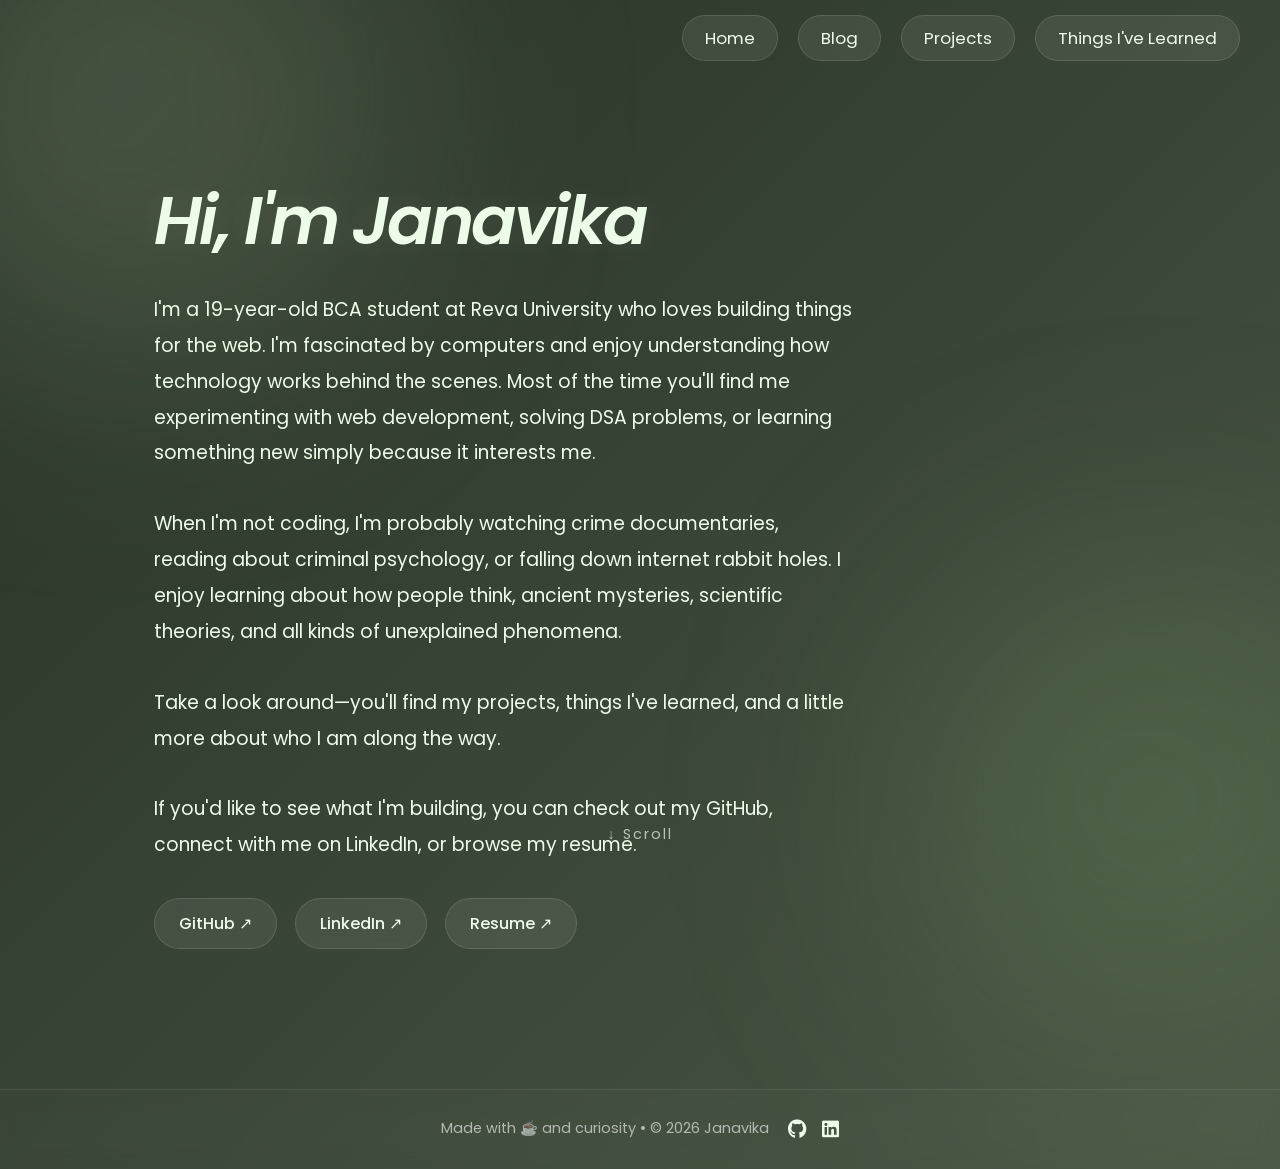
==== index.html @ 336b3bb6 "Adding resume" ====
<!DOCTYPE html>
<html>
    <head>
       <meta charset="UTF-8">
        <meta name="viewport" content="width=device-width, initial-scale=1.0">
        <title>Janavika Portfolio</title>
        <link rel="icon" type="image/png" href="icons/cookie.png">
        <link rel="stylesheet" href="styles.css">
        <link rel="stylesheet" href="https://cdnjs.cloudflare.com/ajax/libs/font-awesome/6.5.2/css/all.min.css">

    </head>


    <body>

        <header>
            <nav>
                <ul>
                    <li><a href="index.html">Home</a></li>
                    <li><a href="blog.html">Blog</a></li>
                    <li><a href="projects.html">Projects</a></li>
                    <li><a href="things.html">Things I've Learned</a></li>
                </ul>
            </nav>
        </header>


        <div class="container">

            <h1 class="heading">
                Hi, I'm <span>Janavika</span>
            </h1>


            <p class="intro">
                I'm a 19-year-old BCA student at Reva University who loves building things for the web.
                I'm fascinated by computers and enjoy understanding how technology works behind the scenes.
                Most of the time you'll find me experimenting with web development, solving DSA problems,
                or learning something new simply because it interests me.
            </p>


            <p class="intro">
                When I'm not coding, I'm probably watching crime documentaries, reading about criminal
                psychology, or falling down internet rabbit holes. I enjoy learning about how people think,
                ancient mysteries, scientific theories, and all kinds of unexplained phenomena.
            </p>


            <p class="intro">
                Take a look around—you'll find my projects, things I've learned, and a little more
                about who I am along the way.
            </p>


            <p class="intro">
                If you'd like to see what I'm building, you can check out my GitHub,
                connect with me on LinkedIn, or browse my resume.
            </p>


            <div class="connect-links">

                <a href="https://github.com/Janavikas" target="_blank">
                    GitHub ↗
                </a>

                <a href="https://www.linkedin.com/in/janavika-reddy-61b4a5307/" target="_blank">
                    LinkedIn ↗
                </a>

                <a href="resumej.pdf" target="_blank">
                    Resume ↗
                </a>

            </div>


        </div>


        <div class="scroll">
            ↓ Scroll
        </div>


        <footer>

            <p>
                Made with ☕ and curiosity • © 2026 Janavika

                <span class="socials">

                    <a href="YOUR_GITHUB_LINK" target="_blank">
                        <i class="fa-brands fa-github"></i>
                    </a>

                    <a href="YOUR_LINKEDIN_LINK" target="_blank">
                        <i class="fa-brands fa-linkedin"></i>
                    </a>

                </span>

            </p>

        </footer>


    </body>
</html>
---- styles.css ----
@import url('https://fonts.googleapis.com/css2?family=Poppins:wght@300;400;500;600;700&display=swap');

*{
    margin:0;
    padding:0;
    box-sizing:border-box;
}

html{
    scroll-behavior:smooth;
}


body{

    min-height:100vh;
    overflow-x:hidden;
    position:relative;

    font-family:"Poppins",sans-serif;

    background:linear-gradient(
        -45deg,
        #2d3a2d,
        #3d4b3c,
        #55634f,
        #273225
    );

    background-size:400% 400%;
    animation:gradientShift 18s ease infinite;

}


@keyframes gradientShift{

    0%{
        background-position:0% 50%;
    }

    50%{
        background-position:100% 50%;
    }

    100%{
        background-position:0% 50%;
    }

}


/* Glowing background blobs */

body::before,
body::after{

    content:"";
    position:fixed;
    border-radius:50%;
    filter:blur(120px);
    z-index:-1;

}


body::before{

    width:550px;
    height:550px;

    background:rgba(194,214,170,.18);

    top:-180px;
    left:-150px;

    animation:blob1 15s ease-in-out infinite alternate;

}


body::after{

    width:500px;
    height:500px;

    background:rgba(130,170,120,.20);

    bottom:-150px;
    right:-120px;

    animation:blob2 18s ease-in-out infinite alternate;

}


@keyframes blob1{

    to{
        transform:translate(60px,40px) scale(1.15);
    }

}


@keyframes blob2{

    to{
        transform:translate(-60px,-40px) scale(1.1);
    }

}



/* HEADER */

header{

    position:fixed;
    top:25px;
    right:40px;

    z-index:1000;

}


nav ul{

    display:flex;
    list-style:none;
    gap:20px;

}


nav a{

    text-decoration:none;
    color:#edfce8;
    padding:10px 22px;
    border-radius:999px;
    background:rgba(255,255,255,.08);
    border:1px solid rgba(255,255,255,.12);
    backdrop-filter:blur(10px);
    transition:.35s;
    font-size:1.05rem;

}


nav a:hover{

    background:#edfce8;
    color:#2d3a2d;
    transform:translateY(-3px);
    box-shadow:0 12px 30px rgba(0,0,0,.18);

}



/* MAIN */

.container{

    width:min(700px,90%);
    margin-left:12%;

    padding-top:170px;
    padding-bottom:140px;

    animation:fadeUp 1s ease;

}


@keyframes fadeUp{

from{

    opacity:0;
    transform:translateY(30px);

}

to{

    opacity:1;
    transform:translateY(0);

}

}



/* Heading */

.heading{

    font-size:4.2rem;
    font-style:italic;
    font-weight:600;
    letter-spacing:-3px;
    color:#edfce8;
    margin-bottom:20px;
    text-shadow:0 0 30px rgba(255,255,255,.08);

}



/* Paragraphs */

.intro{

    color:#edfce8;
    font-size:1.18rem;
    line-height:1.9;
    margin-bottom:35px;

}



/* GitHub LinkedIn Resume Section */

.connect-links{

    display:flex;
    gap:18px;
    flex-wrap:wrap;
    margin-top:10px;

}


.connect-links a{

    text-decoration:none;
    color:#edfce8;

    padding:12px 24px;

    border-radius:999px;

    background:rgba(255,255,255,.08);

    border:1px solid rgba(255,255,255,.12);

    backdrop-filter:blur(10px);

    transition:.35s ease;

    font-size:1rem;
    font-weight:500;

}


.connect-links a:hover{

    background:#edfce8;

    color:#2d3a2d;

    transform:translateY(-4px);

    box-shadow:0 12px 30px rgba(0,0,0,.2);

}



/* Scroll */

.scroll{

    position:fixed;
    bottom:55px;
    left:50%;
    transform:translateX(-50%);
    color:#edfce8;
    opacity:.7;
    font-size:.9rem;
    letter-spacing:2px;
    animation:bounce 2s infinite;

}


@keyframes bounce{

    0%,100%{

        transform:translate(-50%,0);

    }

    50%{

        transform:translate(-50%,8px);

    }

}



/* Footer */

footer{

    text-align:center;
    color:rgba(255,255,255,.6);
    font-size:.9rem;
    padding:25px;
    border-top:1px solid rgba(255,255,255,.08);
    background:rgba(255,255,255,.02);
    backdrop-filter:blur(10px);

}

.socials{

    display:inline-flex;
    gap:15px;
    margin-left:15px;
    vertical-align:middle;

}


.socials a{

    color:#edfce8;
    font-size:1.2rem;
    transition:.3s;

}


.socials a:hover{

    color:#91a579;
    transform:translateY(-3px);

}

@media (max-width:768px){

    header{

        position:static;
        padding:20px 0;

    }

    nav{

        display:flex;
        justify-content:center;

    }

    nav ul{

        display:flex;
        flex-wrap:wrap;
        justify-content:center;
        gap:10px;

    }

    nav a{

        padding:8px 14px;
        font-size:.9rem;
        white-space:nowrap;

    }

    .container{

        width:90%;
        margin:auto;
        padding-top:40px;

    }

}
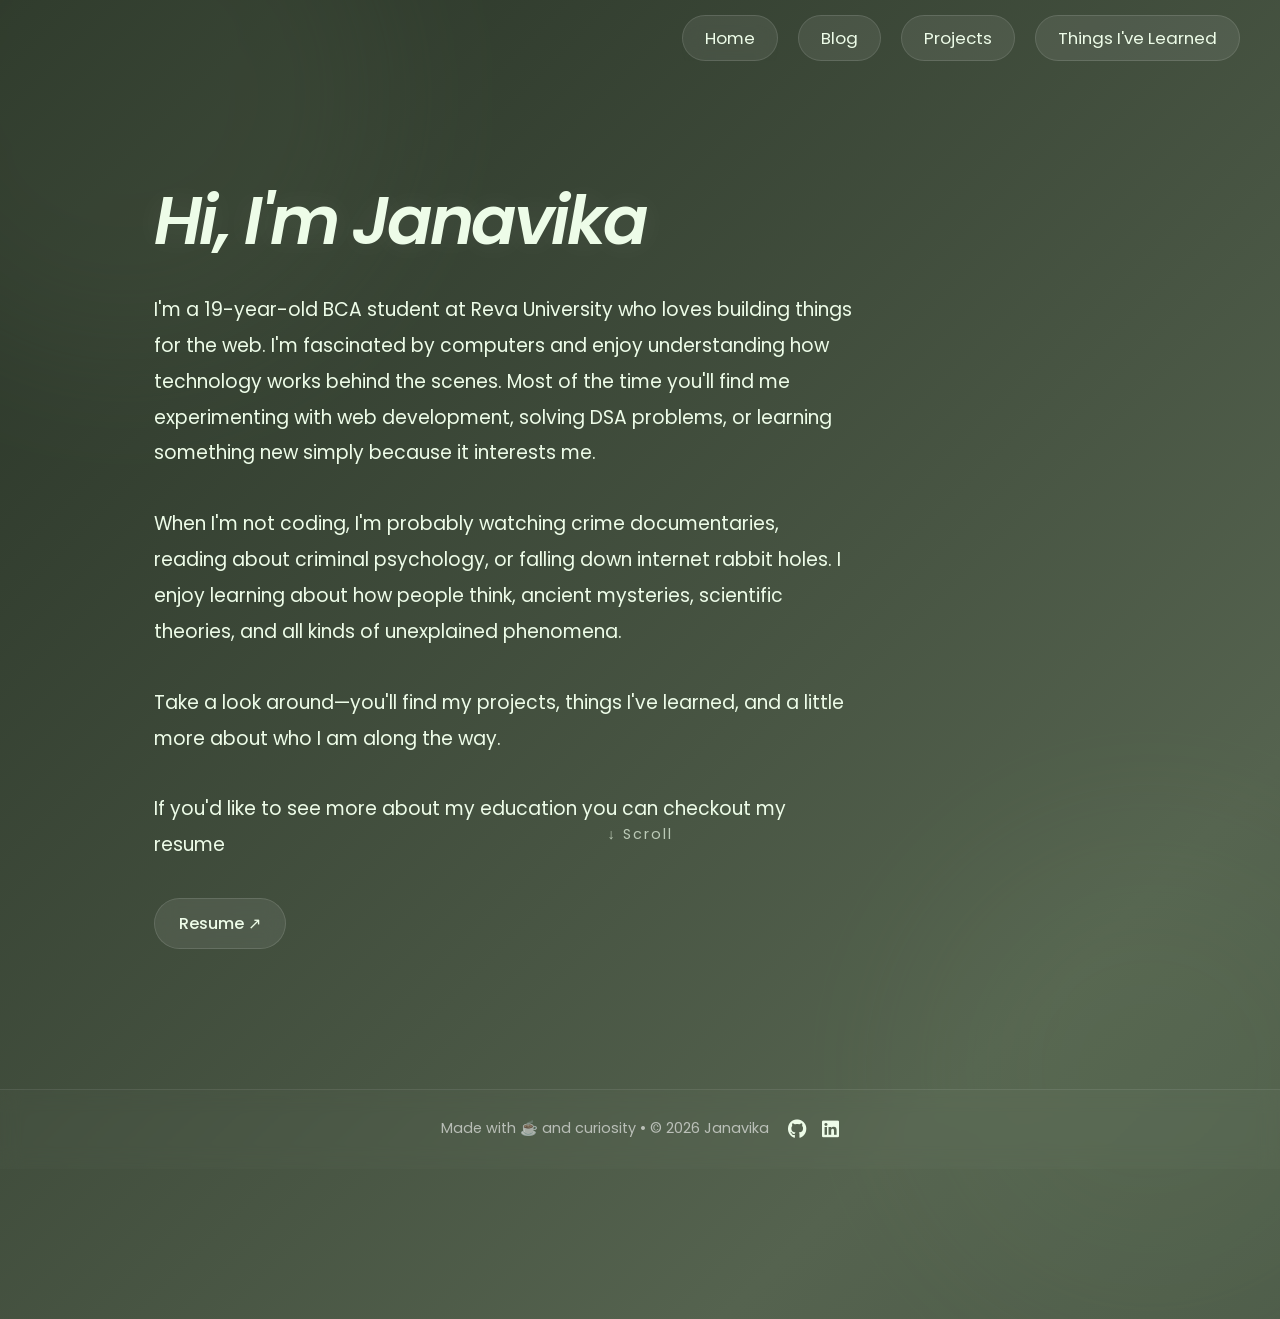
==== commit f881c92b: "editting linkdrin and github links" ====
--- a/index.html
+++ b/index.html
@@ -54,20 +54,11 @@
 
 
             <p class="intro">
-                If you'd like to see what I'm building, you can check out my GitHub,
-                connect with me on LinkedIn, or browse my resume.
+                If you'd like to see more about my education you can checkout my resume
             </p>
 
 
             <div class="connect-links">
-
-                <a href="https://github.com/Janavikas" target="_blank">
-                    GitHub ↗
-                </a>
-
-                <a href="https://www.linkedin.com/in/janavika-reddy-61b4a5307/" target="_blank">
-                    LinkedIn ↗
-                </a>
 
                 <a href="resumej.pdf" target="_blank">
                     Resume ↗
@@ -91,11 +82,11 @@
 
                 <span class="socials">
 
-                    <a href="YOUR_GITHUB_LINK" target="_blank">
+                    <a href="https://github.com/Janavikas" target="_blank">
                         <i class="fa-brands fa-github"></i>
                     </a>
 
-                    <a href="YOUR_LINKEDIN_LINK" target="_blank">
+                    <a href="https://www.linkedin.com/feed/" target="_blank">
                         <i class="fa-brands fa-linkedin"></i>
                     </a>
 
--- a/styles.css
+++ b/styles.css
@@ -10,14 +10,15 @@
     scroll-behavior:smooth;
 }
 
-
 body{
 
     min-height:100vh;
     overflow-x:hidden;
     position:relative;
+    isolation:isolate;
 
     font-family:"Poppins",sans-serif;
+    -webkit-font-smoothing:antialiased;
 
     background:linear-gradient(
         -45deg,
@@ -27,179 +28,120 @@
         #273225
     );
 
-    background-size:400% 400%;
-    animation:gradientShift 18s ease infinite;
-
-}
-
+    background-size:250% 250%;
+    animation:gradientShift 30s linear infinite;
+
+}
 
 @keyframes gradientShift{
-
-    0%{
-        background-position:0% 50%;
-    }
-
-    50%{
-        background-position:100% 50%;
-    }
-
-    100%{
-        background-position:0% 50%;
-    }
-
-}
-
-
-/* Glowing background blobs */
+    0%{background-position:0% 50%;}
+    50%{background-position:100% 50%;}
+    100%{background-position:0% 50%;}
+}
+
+/* Background blobs */
 
 body::before,
 body::after{
 
     content:"";
-    position:fixed;
+    position:absolute;
     border-radius:50%;
-    filter:blur(120px);
+    filter:blur(80px);
+    opacity:.35;
+    pointer-events:none;
     z-index:-1;
 
 }
 
-
 body::before{
-
     width:550px;
     height:550px;
-
     background:rgba(194,214,170,.18);
-
     top:-180px;
     left:-150px;
-
     animation:blob1 15s ease-in-out infinite alternate;
-
-}
-
+}
 
 body::after{
-
     width:500px;
     height:500px;
-
     background:rgba(130,170,120,.20);
-
     bottom:-150px;
     right:-120px;
-
     animation:blob2 18s ease-in-out infinite alternate;
-
-}
-
+}
 
 @keyframes blob1{
-
     to{
         transform:translate(60px,40px) scale(1.15);
     }
-
-}
-
+}
 
 @keyframes blob2{
-
     to{
         transform:translate(-60px,-40px) scale(1.1);
     }
-
-}
-
-
-
-/* HEADER */
+}
+
+/* Header */
 
 header{
-
     position:fixed;
     top:25px;
     right:40px;
-
     z-index:1000;
-
-}
-
+}
 
 nav ul{
-
     display:flex;
     list-style:none;
     gap:20px;
-
-}
-
+}
 
 nav a{
-
     text-decoration:none;
     color:#edfce8;
     padding:10px 22px;
     border-radius:999px;
     background:rgba(255,255,255,.08);
     border:1px solid rgba(255,255,255,.12);
-    backdrop-filter:blur(10px);
+    -webkit-backdrop-filter:blur(10px);
+    backdrop-filter:blur(10px); 
     transition:.35s;
     font-size:1.05rem;
-
-}
-
+}
 
 nav a:hover{
-
     background:#edfce8;
     color:#2d3a2d;
     transform:translateY(-3px);
     box-shadow:0 12px 30px rgba(0,0,0,.18);
-
-}
-
-
-
-/* MAIN */
+}
+
+/* Main */
 
 .container{
-
     width:min(700px,90%);
     margin-left:12%;
-
     padding-top:170px;
     padding-bottom:140px;
-
     animation:fadeUp 1s ease;
-
-}
-
+}
 
 @keyframes fadeUp{
-
-from{
-
-    opacity:0;
-    transform:translateY(30px);
-
-}
-
-to{
-
-    opacity:1;
-    transform:translateY(0);
-
-}
-
-}
-
-
-
-/* Heading */
+    from{
+        opacity:0;
+        transform:translateY(30px);
+    }
+
+    to{
+        opacity:1;
+        transform:translateY(0);
+    }
+}
 
 .heading{
-
     font-size:4.2rem;
     font-style:italic;
     font-weight:600;
@@ -207,77 +149,46 @@
     color:#edfce8;
     margin-bottom:20px;
     text-shadow:0 0 30px rgba(255,255,255,.08);
-
-}
-
-
-
-/* Paragraphs */
+}
 
 .intro{
-
     color:#edfce8;
     font-size:1.18rem;
     line-height:1.9;
     margin-bottom:35px;
-
-}
-
-
-
-/* GitHub LinkedIn Resume Section */
+}
 
 .connect-links{
-
     display:flex;
     gap:18px;
     flex-wrap:wrap;
     margin-top:10px;
-
-}
-
+}
 
 .connect-links a{
-
     text-decoration:none;
     color:#edfce8;
-
     padding:12px 24px;
-
     border-radius:999px;
-
     background:rgba(255,255,255,.08);
-
     border:1px solid rgba(255,255,255,.12);
-
+    -webkit-backdrop-filter:blur(10px);
     backdrop-filter:blur(10px);
-
     transition:.35s ease;
-
     font-size:1rem;
     font-weight:500;
-
-}
-
+}
 
 .connect-links a:hover{
-
     background:#edfce8;
-
     color:#2d3a2d;
-
     transform:translateY(-4px);
-
     box-shadow:0 12px 30px rgba(0,0,0,.2);
-
-}
-
-
+}
 
 /* Scroll */
 
 .scroll{
-
     position:fixed;
     bottom:55px;
     left:50%;
@@ -287,107 +198,117 @@
     font-size:.9rem;
     letter-spacing:2px;
     animation:bounce 2s infinite;
-
-}
-
+}
 
 @keyframes bounce{
-
     0%,100%{
-
         transform:translate(-50%,0);
-
     }
 
     50%{
-
         transform:translate(-50%,8px);
-
-    }
-
-}
-
-
+    }
+}
 
 /* Footer */
 
 footer{
-
     text-align:center;
     color:rgba(255,255,255,.6);
     font-size:.9rem;
     padding:25px;
     border-top:1px solid rgba(255,255,255,.08);
     background:rgba(255,255,255,.02);
+    -webkit-backdrop-filter:blur(10px);
     backdrop-filter:blur(10px);
-
 }
 
 .socials{
-
     display:inline-flex;
     gap:15px;
     margin-left:15px;
     vertical-align:middle;
-
-}
-
+}
 
 .socials a{
-
     color:#edfce8;
     font-size:1.2rem;
     transition:.3s;
-
-}
-
+}
 
 .socials a:hover{
-
     color:#91a579;
     transform:translateY(-3px);
-
-}
+}
+
+/* Mobile */
 
 @media (max-width:768px){
 
+    body::before,
+    body::after{
+        width:280px;
+        height:280px;
+        filter:blur(70px);
+        opacity:.35;
+    }
+
     header{
-
         position:static;
         padding:20px 0;
-
     }
 
     nav{
-
         display:flex;
         justify-content:center;
-
     }
 
     nav ul{
-
-        display:flex;
         flex-wrap:wrap;
         justify-content:center;
         gap:10px;
-
     }
 
     nav a{
-
         padding:8px 14px;
         font-size:.9rem;
-        white-space:nowrap;
-
     }
 
     .container{
-
         width:90%;
         margin:auto;
         padding-top:40px;
-
+        padding-bottom:80px;
+    }
+
+    .heading{
+        font-size:2.8rem;
+        letter-spacing:-1px;
+    }
+
+    .intro{
+        font-size:1rem;
+        line-height:1.8;
+    }
+
+    .connect-links{
+        justify-content:center;
+    }
+
+    .scroll{
+        display:none;
+    }
+
+    footer{
+        font-size:.8rem;
+    }
+
+    body::before,
+    body::after{
+        width:280px;
+        height:280px;
+        filter:blur(60px);
+        opacity:.25;
     }
 
 }
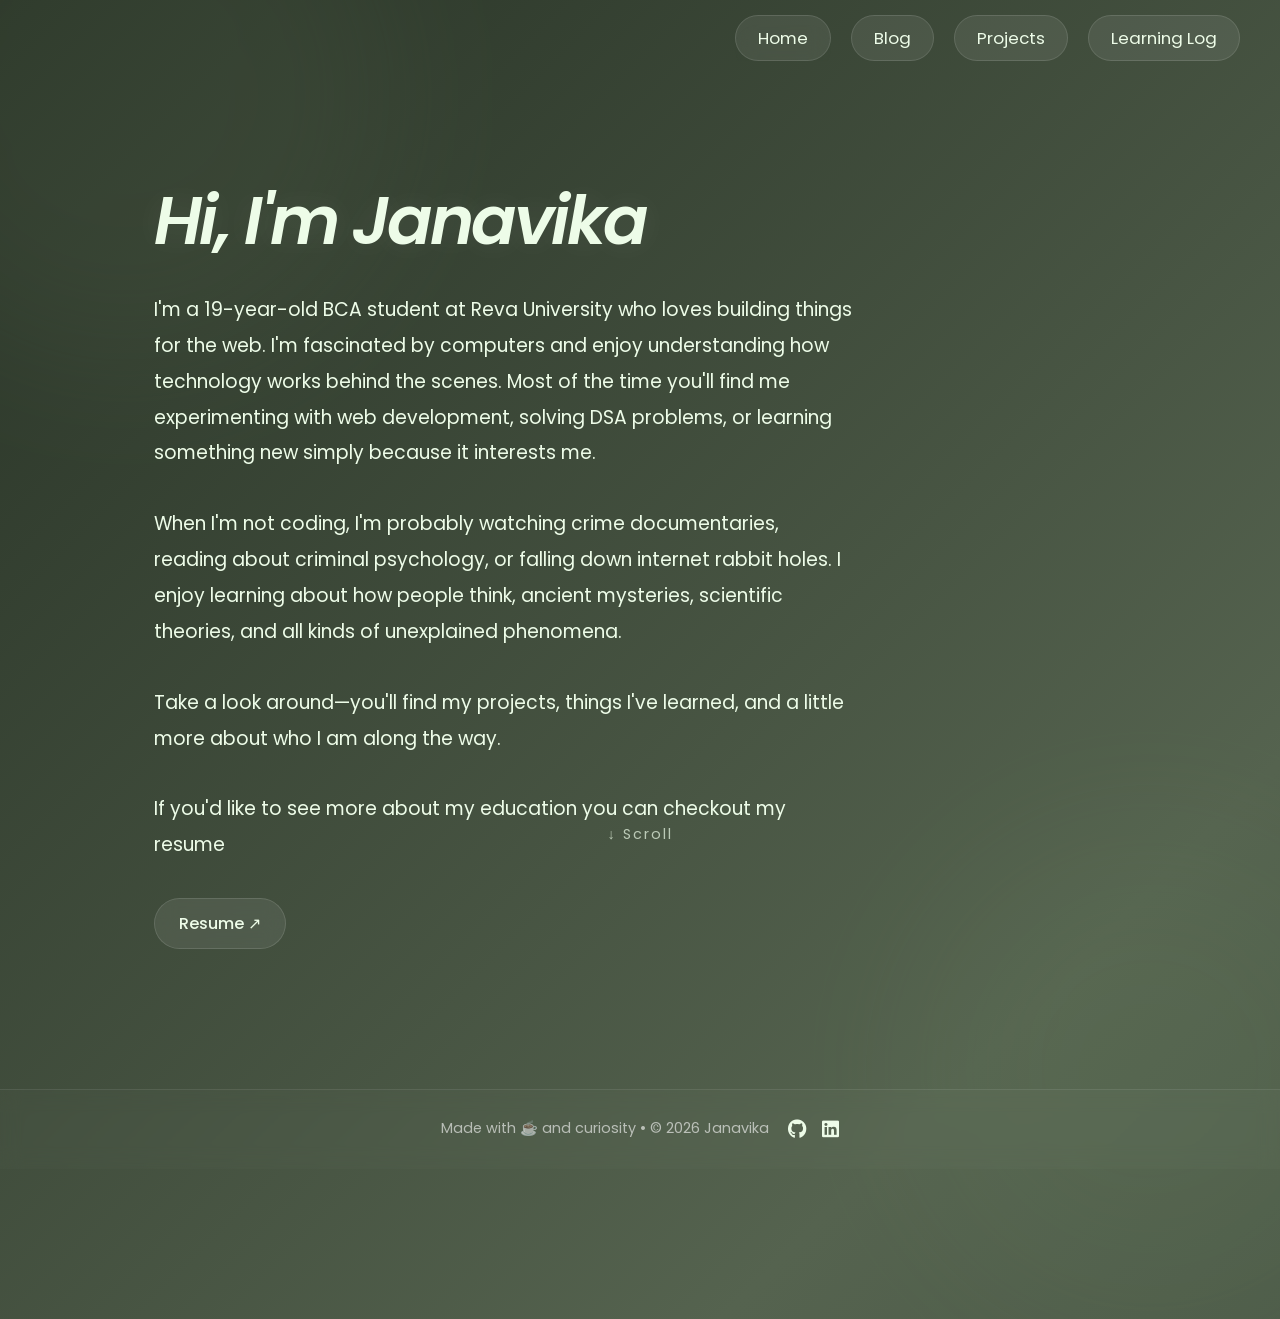
==== commit 6500a27d: "Making the nav bar spacious for phones" ====
--- a/index.html
+++ b/index.html
@@ -1,8 +1,8 @@
 <!DOCTYPE html>
 <html>
     <head>
-       <meta charset="UTF-8">
-        <meta name="viewport" content="width=device-width, initial-scale=1.0">
+        <meta charset="UTF-8">
+        <meta name="viewport" content="width=device-width, initial-scale=1.0, viewport-fit=cover">
         <title>Janavika Portfolio</title>
         <link rel="icon" type="image/png" href="icons/cookie.png">
         <link rel="stylesheet" href="styles.css">
@@ -19,7 +19,7 @@
                     <li><a href="index.html">Home</a></li>
                     <li><a href="blog.html">Blog</a></li>
                     <li><a href="projects.html">Projects</a></li>
-                    <li><a href="things.html">Things I've Learned</a></li>
+                    <li><a href="things.html">Learning Log</a></li>
                 </ul>
             </nav>
         </header>
@@ -60,7 +60,7 @@
 
             <div class="connect-links">
 
-                <a href="resumej.pdf" target="_blank">
+                <a href="resume.pdf" target="_blank">
                     Resume ↗
                 </a>
 
--- a/styles.css
+++ b/styles.css
@@ -11,15 +11,12 @@
 }
 
 body{
-
     min-height:100vh;
     overflow-x:hidden;
     position:relative;
     isolation:isolate;
-
     font-family:"Poppins",sans-serif;
     -webkit-font-smoothing:antialiased;
-
     background:linear-gradient(
         -45deg,
         #2d3a2d,
@@ -27,10 +24,8 @@
         #55634f,
         #273225
     );
-
     background-size:250% 250%;
     animation:gradientShift 30s linear infinite;
-
 }
 
 @keyframes gradientShift{
@@ -39,11 +34,8 @@
     100%{background-position:0% 50%;}
 }
 
-/* Background blobs */
-
 body::before,
 body::after{
-
     content:"";
     position:absolute;
     border-radius:50%;
@@ -51,7 +43,6 @@
     opacity:.35;
     pointer-events:none;
     z-index:-1;
-
 }
 
 body::before{
@@ -73,18 +64,12 @@
 }
 
 @keyframes blob1{
-    to{
-        transform:translate(60px,40px) scale(1.15);
-    }
+    to{ transform:translate(60px,40px) scale(1.15); }
 }
 
 @keyframes blob2{
-    to{
-        transform:translate(-60px,-40px) scale(1.1);
-    }
-}
-
-/* Header */
+    to{ transform:translate(-60px,-40px) scale(1.1); }
+}
 
 header{
     position:fixed;
@@ -107,7 +92,7 @@
     background:rgba(255,255,255,.08);
     border:1px solid rgba(255,255,255,.12);
     -webkit-backdrop-filter:blur(10px);
-    backdrop-filter:blur(10px); 
+    backdrop-filter:blur(10px);
     transition:.35s;
     font-size:1.05rem;
 }
@@ -118,8 +103,6 @@
     transform:translateY(-3px);
     box-shadow:0 12px 30px rgba(0,0,0,.18);
 }
-
-/* Main */
 
 .container{
     width:min(700px,90%);
@@ -130,15 +113,8 @@
 }
 
 @keyframes fadeUp{
-    from{
-        opacity:0;
-        transform:translateY(30px);
-    }
-
-    to{
-        opacity:1;
-        transform:translateY(0);
-    }
+    from{ opacity:0; transform:translateY(30px); }
+    to{ opacity:1; transform:translateY(0); }
 }
 
 .heading{
@@ -186,8 +162,6 @@
     box-shadow:0 12px 30px rgba(0,0,0,.2);
 }
 
-/* Scroll */
-
 .scroll{
     position:fixed;
     bottom:55px;
@@ -201,16 +175,9 @@
 }
 
 @keyframes bounce{
-    0%,100%{
-        transform:translate(-50%,0);
-    }
-
-    50%{
-        transform:translate(-50%,8px);
-    }
-}
-
-/* Footer */
+    0%,100%{ transform:translate(-50%,0); }
+    50%{ transform:translate(-50%,8px); }
+}
 
 footer{
     text-align:center;
@@ -249,13 +216,13 @@
     body::after{
         width:280px;
         height:280px;
-        filter:blur(70px);
-        opacity:.35;
+        filter:blur(60px);
+        opacity:.25;
     }
 
     header{
         position:static;
-        padding:20px 0;
+        padding: calc(20px + env(safe-area-inset-top)) 0 10px;
     }
 
     nav{
@@ -272,12 +239,13 @@
     nav a{
         padding:8px 14px;
         font-size:.9rem;
+        white-space:nowrap;
     }
 
     .container{
         width:90%;
         margin:auto;
-        padding-top:40px;
+        padding-top:70px;
         padding-bottom:80px;
     }
 
@@ -302,13 +270,4 @@
     footer{
         font-size:.8rem;
     }
-
-    body::before,
-    body::after{
-        width:280px;
-        height:280px;
-        filter:blur(60px);
-        opacity:.25;
-    }
-
 }
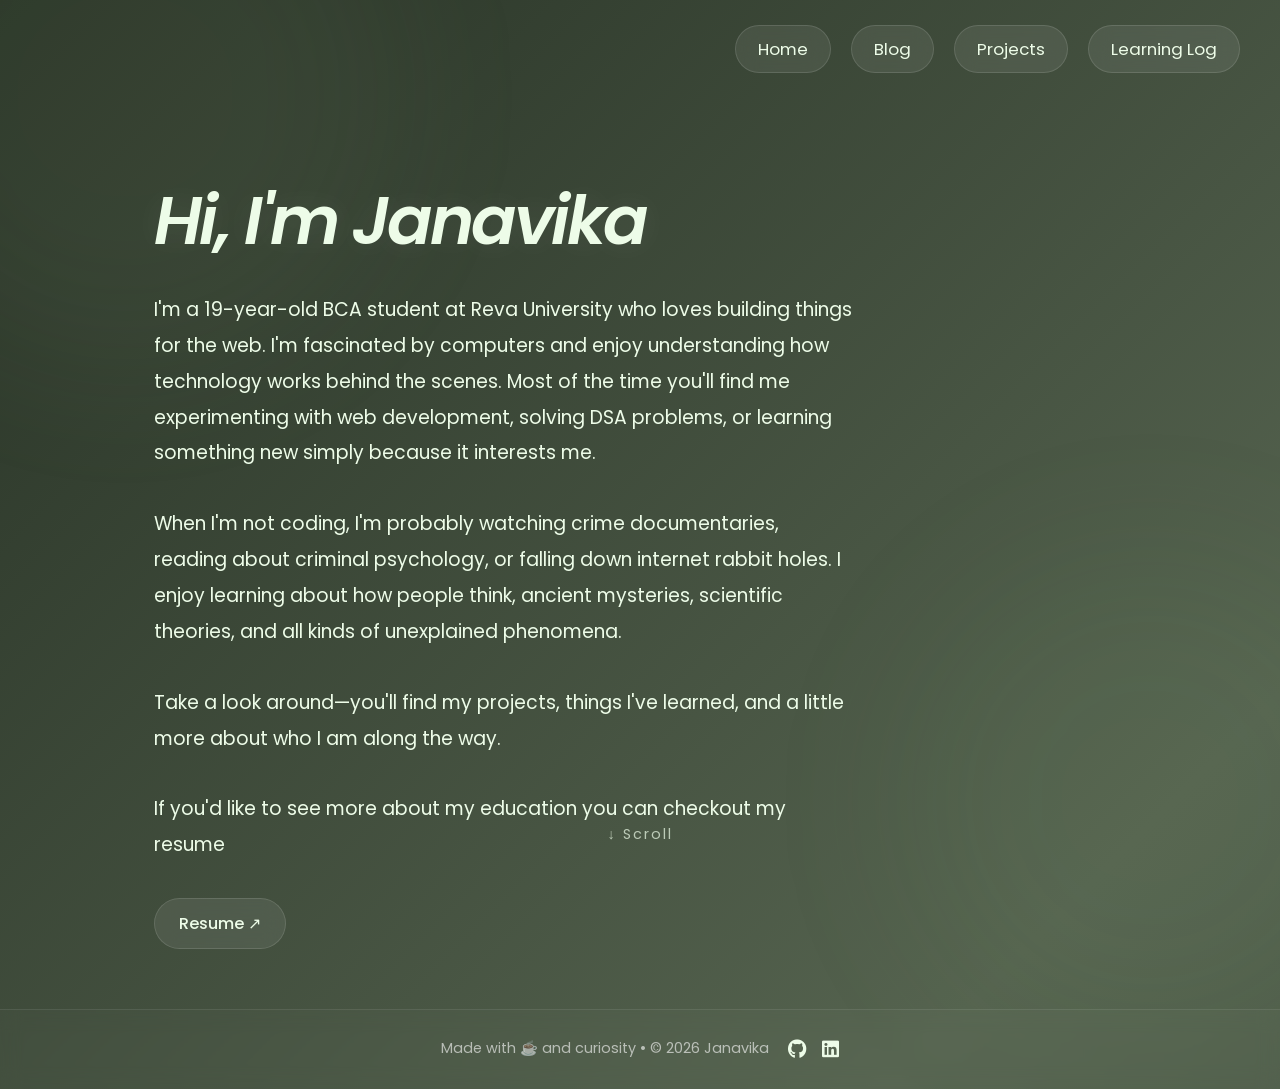
==== commit 1cfd13ce: "Fixxing the footer" ====
--- a/index.html
+++ b/index.html
@@ -24,13 +24,11 @@
             </nav>
         </header>
 
-
-        <div class="container">
+        <main class="container">
 
             <h1 class="heading">
                 Hi, I'm <span>Janavika</span>
             </h1>
-
 
             <p class="intro">
                 I'm a 19-year-old BCA student at Reva University who loves building things for the web.
@@ -39,49 +37,38 @@
                 or learning something new simply because it interests me.
             </p>
 
-
             <p class="intro">
                 When I'm not coding, I'm probably watching crime documentaries, reading about criminal
                 psychology, or falling down internet rabbit holes. I enjoy learning about how people think,
                 ancient mysteries, scientific theories, and all kinds of unexplained phenomena.
             </p>
 
-
             <p class="intro">
                 Take a look around—you'll find my projects, things I've learned, and a little more
                 about who I am along the way.
             </p>
 
-
             <p class="intro">
                 If you'd like to see more about my education you can checkout my resume
             </p>
 
-
             <div class="connect-links">
-
                 <a href="resume.pdf" target="_blank">
                     Resume ↗
                 </a>
-
             </div>
 
-
-        </div>
-
+        </main>
 
         <div class="scroll">
             ↓ Scroll
         </div>
 
-
         <footer>
-
             <p>
                 Made with ☕ and curiosity • © 2026 Janavika
 
                 <span class="socials">
-
                     <a href="https://github.com/Janavikas" target="_blank">
                         <i class="fa-brands fa-github"></i>
                     </a>
@@ -89,13 +76,9 @@
                     <a href="https://www.linkedin.com/feed/" target="_blank">
                         <i class="fa-brands fa-linkedin"></i>
                     </a>
-
                 </span>
-
             </p>
-
         </footer>
-
 
     </body>
 </html>
--- a/styles.css
+++ b/styles.css
@@ -1,273 +1,495 @@
 @import url('https://fonts.googleapis.com/css2?family=Poppins:wght@300;400;500;600;700&display=swap');
 
-*{
-    margin:0;
-    padding:0;
-    box-sizing:border-box;
-}
-
-html{
-    scroll-behavior:smooth;
-}
-
-body{
-    min-height:100vh;
-    overflow-x:hidden;
-    position:relative;
-    isolation:isolate;
-    font-family:"Poppins",sans-serif;
-    -webkit-font-smoothing:antialiased;
-    background:linear-gradient(
+/* =========================
+   RESET
+========================= */
+
+* {
+    margin: 0;
+    padding: 0;
+    box-sizing: border-box;
+}
+
+html {
+    scroll-behavior: smooth;
+    min-height: 100%;
+}
+
+/* =========================
+   BODY
+========================= */
+
+body {
+    min-height: 100vh;
+    min-height: 100dvh;
+
+    display: flex;
+    flex-direction: column;
+
+    overflow-x: hidden;
+    position: relative;
+    isolation: isolate;
+
+    font-family: "Poppins", sans-serif;
+    -webkit-font-smoothing: antialiased;
+
+    background: linear-gradient(
         -45deg,
         #2d3a2d,
         #3d4b3c,
         #55634f,
         #273225
     );
-    background-size:250% 250%;
-    animation:gradientShift 30s linear infinite;
-}
-
-@keyframes gradientShift{
-    0%{background-position:0% 50%;}
-    50%{background-position:100% 50%;}
-    100%{background-position:0% 50%;}
+
+    background-size: 250% 250%;
+
+    animation: gradientShift 30s linear infinite;
+}
+
+/* =========================
+   BACKGROUND
+========================= */
+
+@keyframes gradientShift {
+
+    0% {
+        background-position: 0% 50%;
+    }
+
+    50% {
+        background-position: 100% 50%;
+    }
+
+    100% {
+        background-position: 0% 50%;
+    }
 }
 
 body::before,
-body::after{
-    content:"";
-    position:absolute;
-    border-radius:50%;
-    filter:blur(80px);
-    opacity:.35;
-    pointer-events:none;
-    z-index:-1;
-}
-
-body::before{
-    width:550px;
-    height:550px;
-    background:rgba(194,214,170,.18);
-    top:-180px;
-    left:-150px;
-    animation:blob1 15s ease-in-out infinite alternate;
-}
-
-body::after{
-    width:500px;
-    height:500px;
-    background:rgba(130,170,120,.20);
-    bottom:-150px;
-    right:-120px;
-    animation:blob2 18s ease-in-out infinite alternate;
-}
-
-@keyframes blob1{
-    to{ transform:translate(60px,40px) scale(1.15); }
-}
-
-@keyframes blob2{
-    to{ transform:translate(-60px,-40px) scale(1.1); }
-}
-
-header{
-    position:fixed;
-    top:25px;
-    right:40px;
-    z-index:1000;
-}
-
-nav ul{
-    display:flex;
-    list-style:none;
-    gap:20px;
-}
-
-nav a{
-    text-decoration:none;
-    color:#edfce8;
-    padding:10px 22px;
-    border-radius:999px;
-    background:rgba(255,255,255,.08);
-    border:1px solid rgba(255,255,255,.12);
-    -webkit-backdrop-filter:blur(10px);
-    backdrop-filter:blur(10px);
-    transition:.35s;
-    font-size:1.05rem;
-}
-
-nav a:hover{
-    background:#edfce8;
-    color:#2d3a2d;
-    transform:translateY(-3px);
-    box-shadow:0 12px 30px rgba(0,0,0,.18);
-}
-
-.container{
-    width:min(700px,90%);
-    margin-left:12%;
-    padding-top:170px;
-    padding-bottom:140px;
-    animation:fadeUp 1s ease;
-}
-
-@keyframes fadeUp{
-    from{ opacity:0; transform:translateY(30px); }
-    to{ opacity:1; transform:translateY(0); }
-}
-
-.heading{
-    font-size:4.2rem;
-    font-style:italic;
-    font-weight:600;
-    letter-spacing:-3px;
-    color:#edfce8;
-    margin-bottom:20px;
-    text-shadow:0 0 30px rgba(255,255,255,.08);
-}
-
-.intro{
-    color:#edfce8;
-    font-size:1.18rem;
-    line-height:1.9;
-    margin-bottom:35px;
-}
-
-.connect-links{
-    display:flex;
-    gap:18px;
-    flex-wrap:wrap;
-    margin-top:10px;
-}
-
-.connect-links a{
-    text-decoration:none;
-    color:#edfce8;
-    padding:12px 24px;
-    border-radius:999px;
-    background:rgba(255,255,255,.08);
-    border:1px solid rgba(255,255,255,.12);
-    -webkit-backdrop-filter:blur(10px);
-    backdrop-filter:blur(10px);
-    transition:.35s ease;
-    font-size:1rem;
-    font-weight:500;
-}
-
-.connect-links a:hover{
-    background:#edfce8;
-    color:#2d3a2d;
-    transform:translateY(-4px);
-    box-shadow:0 12px 30px rgba(0,0,0,.2);
-}
-
-.scroll{
-    position:fixed;
-    bottom:55px;
-    left:50%;
-    transform:translateX(-50%);
-    color:#edfce8;
-    opacity:.7;
-    font-size:.9rem;
-    letter-spacing:2px;
-    animation:bounce 2s infinite;
-}
-
-@keyframes bounce{
-    0%,100%{ transform:translate(-50%,0); }
-    50%{ transform:translate(-50%,8px); }
-}
-
-footer{
-    text-align:center;
-    color:rgba(255,255,255,.6);
-    font-size:.9rem;
-    padding:25px;
-    border-top:1px solid rgba(255,255,255,.08);
-    background:rgba(255,255,255,.02);
-    -webkit-backdrop-filter:blur(10px);
-    backdrop-filter:blur(10px);
-}
-
-.socials{
-    display:inline-flex;
-    gap:15px;
-    margin-left:15px;
-    vertical-align:middle;
-}
-
-.socials a{
-    color:#edfce8;
-    font-size:1.2rem;
-    transition:.3s;
-}
-
-.socials a:hover{
-    color:#91a579;
-    transform:translateY(-3px);
-}
-
-/* Mobile */
-
-@media (max-width:768px){
+body::after {
+    content: "";
+
+    position: fixed; /* prevents blobs from creating extra page height */
+
+    border-radius: 50%;
+
+    filter: blur(80px);
+
+    opacity: 0.35;
+
+    pointer-events: none;
+
+    z-index: -1;
+}
+
+body::before {
+    width: 550px;
+    height: 550px;
+
+    background: rgba(194, 214, 170, 0.18);
+
+    top: -180px;
+    left: -150px;
+
+    animation: blob1 15s ease-in-out infinite alternate;
+}
+
+body::after {
+    width: 500px;
+    height: 500px;
+
+    background: rgba(130, 170, 120, 0.20);
+
+    bottom: -150px;
+    right: -120px;
+
+    animation: blob2 18s ease-in-out infinite alternate;
+}
+
+@keyframes blob1 {
+
+    to {
+        transform: translate(60px, 40px) scale(1.15);
+    }
+}
+
+@keyframes blob2 {
+
+    to {
+        transform: translate(-60px, -40px) scale(1.1);
+    }
+}
+
+/* =========================
+   NAVBAR
+========================= */
+
+header {
+    position: fixed;
+
+    top: 25px;
+    right: 40px;
+
+    z-index: 1000;
+}
+
+nav ul {
+    display: flex;
+
+    list-style: none;
+
+    gap: 20px;
+}
+
+nav a {
+    display: inline-block;
+
+    text-decoration: none;
+
+    color: #edfce8;
+
+    padding: 10px 22px;
+
+    border-radius: 999px;
+
+    background: rgba(255, 255, 255, 0.08);
+
+    border: 1px solid rgba(255, 255, 255, 0.12);
+
+    -webkit-backdrop-filter: blur(10px);
+    backdrop-filter: blur(10px);
+
+    transition: 0.35s;
+
+    font-size: 1.05rem;
+}
+
+nav a:hover {
+    background: #edfce8;
+
+    color: #2d3a2d;
+
+    transform: translateY(-3px);
+
+    box-shadow:
+        0 12px 30px rgba(0, 0, 0, 0.18);
+}
+
+/* =========================
+   MAIN CONTENT
+========================= */
+
+.container {
+    width: min(700px, 90%);
+
+    margin-left: 12%;
+
+    padding-top: 170px;
+    padding-bottom: 60px;
+
+    /*
+       This is what pushes
+       the footer to the bottom.
+    */
+    flex: 1;
+
+    animation: fadeUp 1s ease;
+}
+
+@keyframes fadeUp {
+
+    from {
+        opacity: 0;
+        transform: translateY(30px);
+    }
+
+    to {
+        opacity: 1;
+        transform: translateY(0);
+    }
+}
+
+/* =========================
+   HEADING
+========================= */
+
+.heading {
+    font-size: 4.2rem;
+
+    font-style: italic;
+
+    font-weight: 600;
+
+    letter-spacing: -3px;
+
+    color: #edfce8;
+
+    margin-bottom: 20px;
+
+    text-shadow:
+        0 0 30px rgba(255, 255, 255, 0.08);
+}
+
+.heading span {
+    color: #edfce8;
+}
+
+/* =========================
+   INTRO TEXT
+========================= */
+
+.intro {
+    color: #edfce8;
+
+    font-size: 1.18rem;
+
+    line-height: 1.9;
+
+    margin-bottom: 35px;
+}
+
+/* =========================
+   RESUME BUTTON
+========================= */
+
+.connect-links {
+    display: flex;
+
+    gap: 18px;
+
+    flex-wrap: wrap;
+
+    margin-top: 10px;
+}
+
+.connect-links a {
+    display: inline-block;
+
+    text-decoration: none;
+
+    color: #edfce8;
+
+    padding: 12px 24px;
+
+    border-radius: 999px;
+
+    background: rgba(255, 255, 255, 0.08);
+
+    border: 1px solid rgba(255, 255, 255, 0.12);
+
+    -webkit-backdrop-filter: blur(10px);
+    backdrop-filter: blur(10px);
+
+    transition: 0.35s ease;
+
+    font-size: 1rem;
+
+    font-weight: 500;
+}
+
+.connect-links a:hover {
+    background: #edfce8;
+
+    color: #2d3a2d;
+
+    transform: translateY(-4px);
+
+    box-shadow:
+        0 12px 30px rgba(0, 0, 0, 0.2);
+}
+
+/* =========================
+   SCROLL INDICATOR
+========================= */
+
+.scroll {
+    position: fixed;
+
+    bottom: 55px;
+    left: 50%;
+
+    transform: translateX(-50%);
+
+    color: #edfce8;
+
+    opacity: 0.7;
+
+    font-size: 0.9rem;
+
+    letter-spacing: 2px;
+
+    animation: bounce 2s infinite;
+}
+
+@keyframes bounce {
+
+    0%,
+    100% {
+        transform: translate(-50%, 0);
+    }
+
+    50% {
+        transform: translate(-50%, 8px);
+    }
+}
+
+/* =========================
+   FOOTER
+========================= */
+
+footer {
+    width: 100%;
+
+    flex-shrink: 0;
+
+    margin-top: auto;
+
+    text-align: center;
+
+    color: rgba(255, 255, 255, 0.6);
+
+    font-size: 0.9rem;
+
+    padding: 25px;
+
+    border-top:
+        1px solid rgba(255, 255, 255, 0.08);
+
+    background:
+        rgba(255, 255, 255, 0.02);
+
+    -webkit-backdrop-filter: blur(10px);
+    backdrop-filter: blur(10px);
+}
+
+/* =========================
+   SOCIAL LINKS
+========================= */
+
+.socials {
+    display: inline-flex;
+
+    gap: 15px;
+
+    margin-left: 15px;
+
+    vertical-align: middle;
+}
+
+.socials a {
+    color: #edfce8;
+
+    font-size: 1.2rem;
+
+    transition: 0.3s;
+}
+
+.socials a:hover {
+    color: #91a579;
+
+    transform: translateY(-3px);
+}
+
+/* =========================
+   MOBILE
+========================= */
+
+@media (max-width: 768px) {
+
+    /* Background */
 
     body::before,
-    body::after{
-        width:280px;
-        height:280px;
-        filter:blur(60px);
-        opacity:.25;
-    }
-
-    header{
-        position:static;
-        padding: calc(20px + env(safe-area-inset-top)) 0 10px;
-    }
-
-    nav{
-        display:flex;
-        justify-content:center;
-    }
-
-    nav ul{
-        flex-wrap:wrap;
-        justify-content:center;
-        gap:10px;
-    }
-
-    nav a{
-        padding:8px 14px;
-        font-size:.9rem;
-        white-space:nowrap;
-    }
-
-    .container{
-        width:90%;
-        margin:auto;
-        padding-top:70px;
-        padding-bottom:80px;
-    }
-
-    .heading{
-        font-size:2.8rem;
-        letter-spacing:-1px;
-    }
-
-    .intro{
-        font-size:1rem;
-        line-height:1.8;
-    }
-
-    .connect-links{
-        justify-content:center;
-    }
-
-    .scroll{
-        display:none;
-    }
-
-    footer{
-        font-size:.8rem;
+    body::after {
+        width: 280px;
+        height: 280px;
+
+        filter: blur(60px);
+
+        opacity: 0.25;
+    }
+
+    /* Navbar */
+
+    header {
+        position: static;
+
+        padding:
+            calc(20px + env(safe-area-inset-top))
+            0
+            10px;
+    }
+
+    nav {
+        display: flex;
+
+        justify-content: center;
+    }
+
+    nav ul {
+        flex-wrap: wrap;
+
+        justify-content: center;
+
+        gap: 10px;
+    }
+
+    nav a {
+        padding: 8px 14px;
+
+        font-size: 0.9rem;
+
+        white-space: nowrap;
+    }
+
+    /* Main content */
+
+    .container {
+        width: 90%;
+
+        margin: auto;
+
+        padding-top: 70px;
+
+        padding-bottom: 60px;
+
+        flex: 1;
+    }
+
+    /* Heading */
+
+    .heading {
+        font-size: 2.8rem;
+
+        letter-spacing: -1px;
+    }
+
+    /* Text */
+
+    .intro {
+        font-size: 1rem;
+
+        line-height: 1.8;
+    }
+
+    /* Resume button */
+
+    .connect-links {
+        justify-content: center;
+    }
+
+    /* Hide scroll indicator */
+
+    .scroll {
+        display: none;
+    }
+
+    /* Footer */
+
+    footer {
+        width: 100%;
+
+        font-size: 0.8rem;
+
+        padding: 20px;
     }
 }
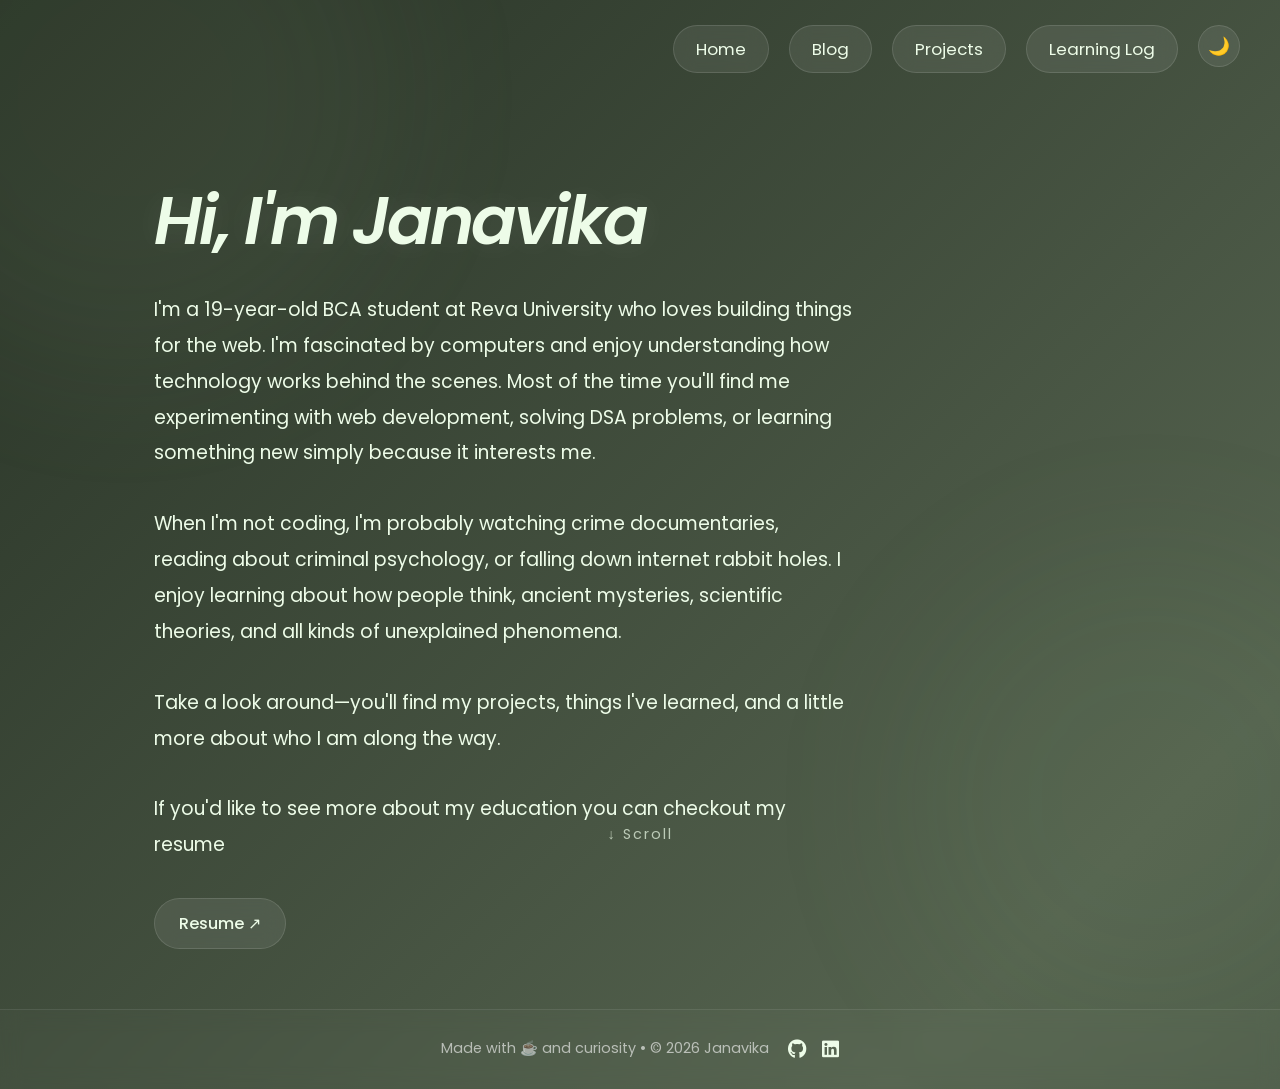
==== commit 3d1e5839: "Adding dark mode and light mode" ====
--- a/index.html
+++ b/index.html
@@ -2,10 +2,15 @@
 <html>
     <head>
         <meta charset="UTF-8">
+        <script>
+            document.documentElement.setAttribute('data-theme', localStorage.getItem('theme') || 'light');
+        </script>
         <meta name="viewport" content="width=device-width, initial-scale=1.0, viewport-fit=cover">
         <title>Janavika Portfolio</title>
         <link rel="icon" type="image/png" href="icons/cookie.png">
         <link rel="stylesheet" href="styles.css">
+        <link rel="stylesheet" href="themes.css">
+        <script src="all.js"></script>
         <link rel="stylesheet" href="https://cdnjs.cloudflare.com/ajax/libs/font-awesome/6.5.2/css/all.min.css">
 
     </head>
@@ -20,6 +25,7 @@
                     <li><a href="blog.html">Blog</a></li>
                     <li><a href="projects.html">Projects</a></li>
                     <li><a href="things.html">Learning Log</a></li>
+                    <li><button id="theme-toggle" class="theme-toggle" aria-label="Toggle theme">☀️</button></li>
                 </ul>
             </nav>
         </header>
--- a/themes.css
+++ b/themes.css
@@ -0,0 +1,164 @@
+/* =========================
+   DARK THEME OVERRIDES
+   (default/light = your original CSS, untouched)
+========================= */
+
+html[data-theme="dark"] body {
+    background: linear-gradient(
+        -45deg,
+        #0a0f0a,
+        #10160f,
+        #161d15,
+        #080b08
+    );
+    background-size: 250% 250%;
+}
+
+html[data-theme="dark"] body::before {
+    background: rgba(80, 110, 70, 0.15);
+}
+
+html[data-theme="dark"] body::after {
+    background: rgba(60, 90, 55, 0.15);
+}
+
+/* Nav */
+html[data-theme="dark"] nav a {
+    color: #ffffff;
+    background: rgba(255, 255, 255, 0.05);
+    border: 1px solid rgba(255, 255, 255, 0.08);
+}
+
+html[data-theme="dark"] nav a:hover {
+    background: #ffffff;
+    color: #0a0f0a;
+}
+
+/* Headings & text */
+html[data-theme="dark"] h1,
+html[data-theme="dark"] .heading,
+html[data-theme="dark"] .heading span,
+html[data-theme="dark"] .progress-card h1,
+html[data-theme="dark"] .progress-card h3,
+html[data-theme="dark"] .project-card h2,
+html[data-theme="dark"] .card h2,
+html[data-theme="dark"] .hero h1 {
+    color: #ffffff;
+}
+
+html[data-theme="dark"] .intro,
+html[data-theme="dark"] .hero p,
+html[data-theme="dark"] .description,
+html[data-theme="dark"] .progress-card p,
+html[data-theme="dark"] .card li,
+html[data-theme="dark"] .learning p,
+html[data-theme="dark"] .learning h3 {
+    color: rgba(255, 255, 255, 0.85);
+}
+
+html[data-theme="dark"] .date,
+html[data-theme="dark"] .small,
+html[data-theme="dark"] .current,
+html[data-theme="dark"] footer {
+    color: rgba(255, 255, 255, 0.55);
+}
+
+/* Cards */
+html[data-theme="dark"] .progress-card,
+html[data-theme="dark"] .project-card,
+html[data-theme="dark"] .card {
+    background: rgba(255, 255, 255, 0.04);
+    border: 1px solid rgba(255, 255, 255, 0.08);
+}
+
+html[data-theme="dark"] .tech span,
+html[data-theme="dark"] .connect-links a {
+    background: rgba(255, 255, 255, 0.05);
+    border: 1px solid rgba(255, 255, 255, 0.08);
+    color: #ffffff;
+}
+
+html[data-theme="dark"] .connect-links a:hover {
+    background: #ffffff;
+    color: #0a0f0a;
+}
+
+/* Footer */
+html[data-theme="dark"] footer {
+    background: rgba(255, 255, 255, 0.02);
+    border-top: 1px solid rgba(255, 255, 255, 0.06);
+}
+
+html[data-theme="dark"] .socials a {
+    color: #ffffff;
+}
+
+html[data-theme="dark"] .socials a:hover {
+    color: #9fc48c;
+}
+
+/* Scroll indicator */
+html[data-theme="dark"] .scroll {
+    color: #ffffff;
+}
+
+/* Loader */
+html[data-theme="dark"] .loader {
+    border: 5px solid rgba(255, 255, 255, 0.12);
+    border-top-color: #ffffff;
+}
+
+/* Learning bar */
+html[data-theme="dark"] .bar {
+    background: rgba(255, 255, 255, 0.08);
+}
+
+html[data-theme="dark"] .fill {
+    background: linear-gradient(90deg, #6b8f5a, #3d5c33);
+}
+
+/* =========================
+   TOGGLE BUTTON (both themes)
+========================= */
+
+.theme-toggle {
+    background: rgba(255, 255, 255, 0.08);
+    border: 1px solid rgba(255, 255, 255, 0.12);
+    color: #edfce8;
+    width: 42px;
+    height: 42px;
+    border-radius: 999px;
+    display: inline-flex;
+    align-items: center;
+    justify-content: center;
+    cursor: pointer;
+    -webkit-backdrop-filter: blur(10px);
+    backdrop-filter: blur(10px);
+    transition: 0.35s;
+    font-size: 1.1rem;
+}
+
+.theme-toggle:hover {
+    background: #edfce8;
+    color: #2d3a2d;
+    transform: translateY(-3px);
+}
+
+html[data-theme="dark"] .theme-toggle {
+    color: #ffffff;
+    background: rgba(255, 255, 255, 0.05);
+    border: 1px solid rgba(255, 255, 255, 0.08);
+}
+
+html[data-theme="dark"] .theme-toggle:hover {
+    background: #ffffff;
+    color: #0a0f0a;
+}
+
+@media (max-width: 768px) {
+    .theme-toggle {
+        width: 36px;
+        height: 36px;
+        font-size: 1rem;
+    }
+}
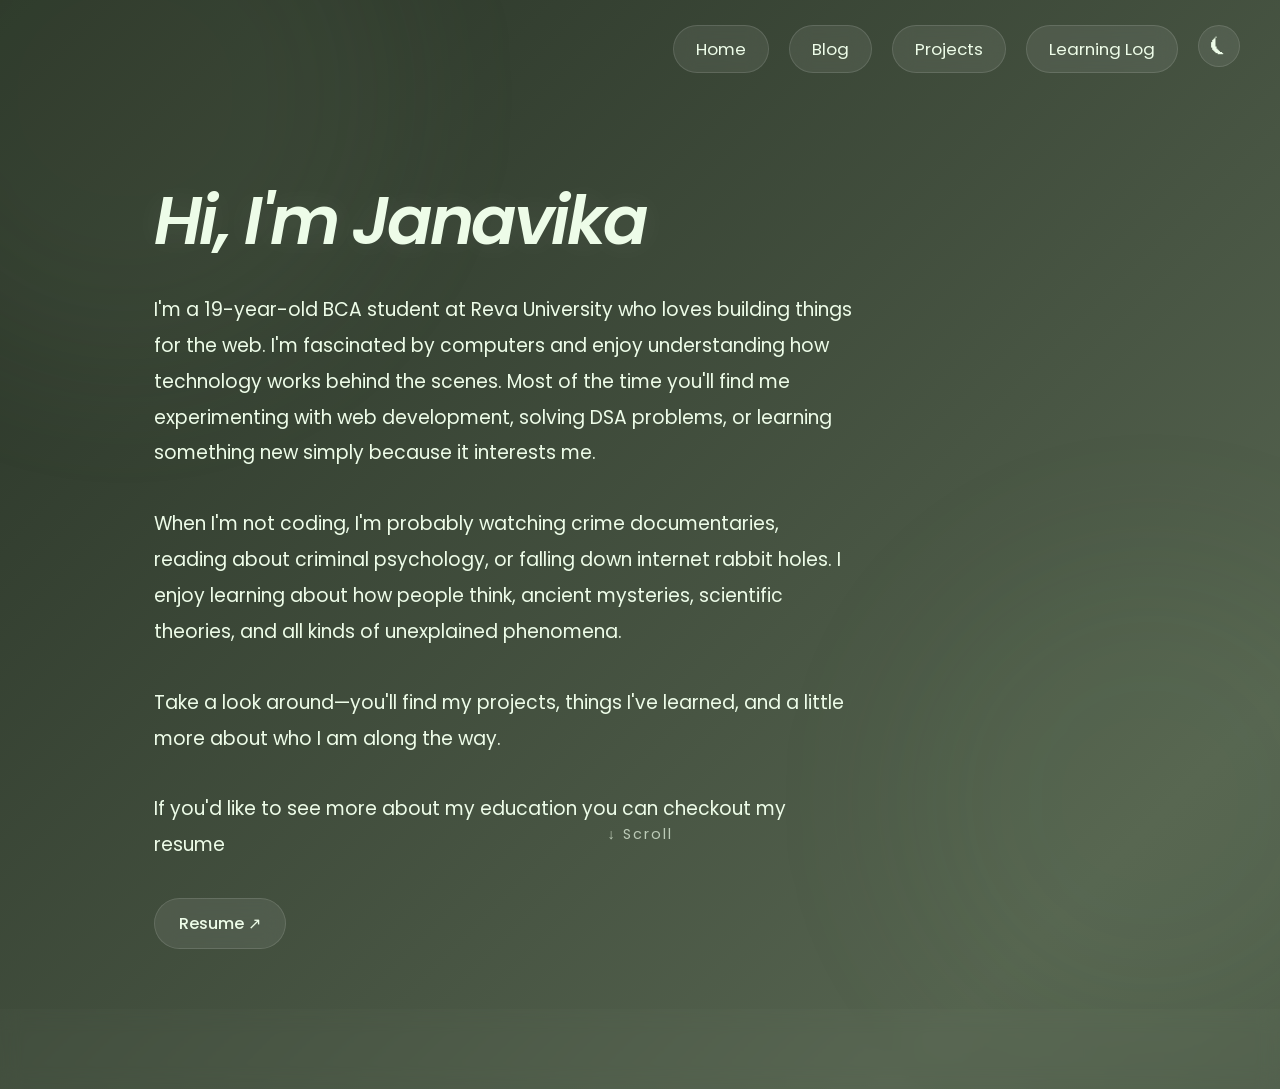
==== commit 834eed04: "Adding dark mode and light mode" ====
--- a/index.html
+++ b/index.html
@@ -25,7 +25,7 @@
                     <li><a href="blog.html">Blog</a></li>
                     <li><a href="projects.html">Projects</a></li>
                     <li><a href="things.html">Learning Log</a></li>
-                    <li><button id="theme-toggle" class="theme-toggle" aria-label="Toggle theme">☀️</button></li>
+                    <li><button id="theme-toggle" class="theme-toggle" aria-label="Toggle theme">☀︎</button></li>
                 </ul>
             </nav>
         </header>
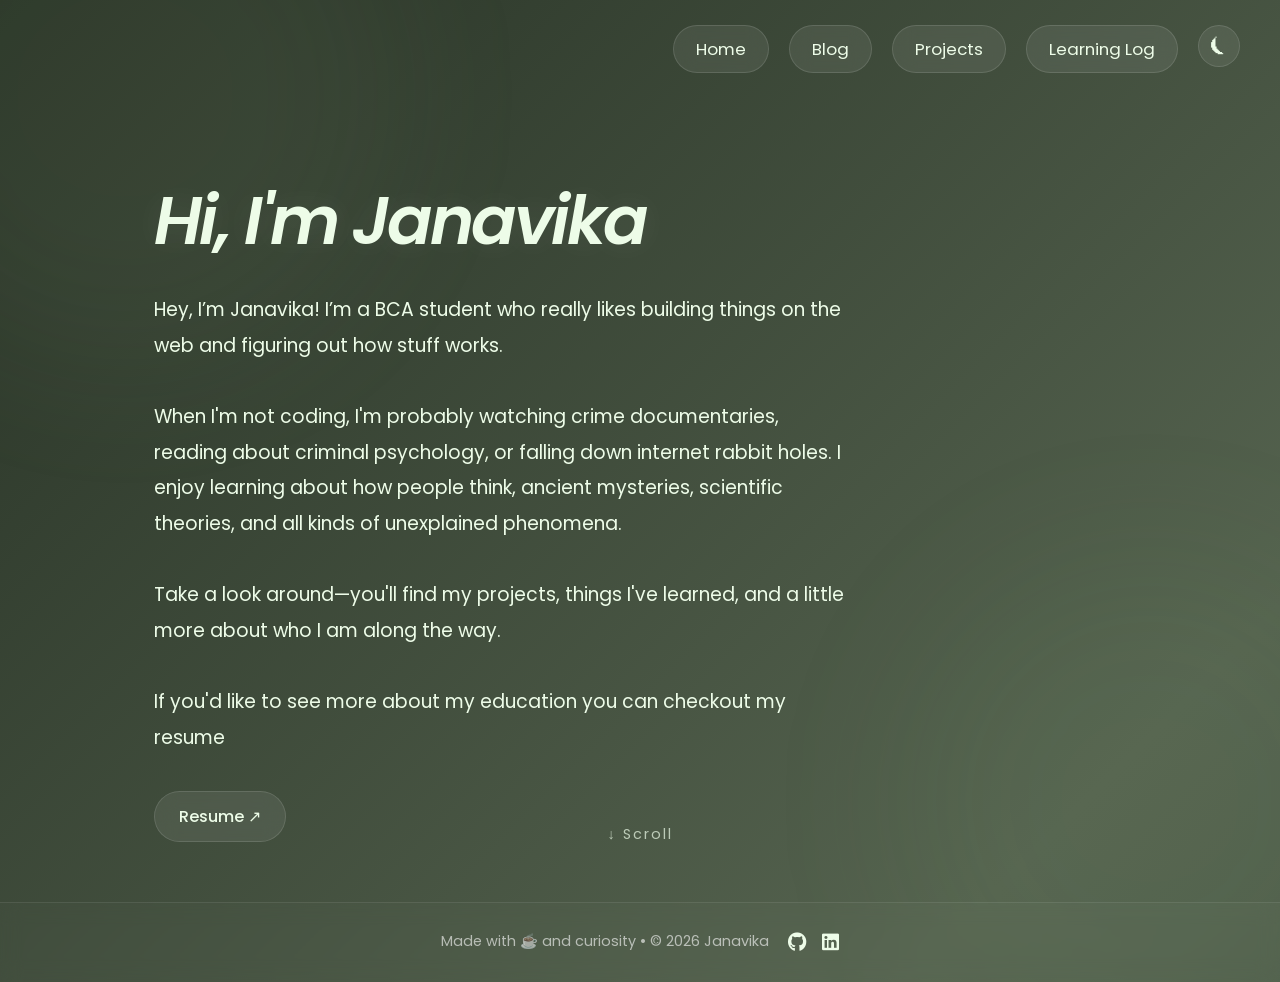
==== commit e8cfece1: "new intro" ====
--- a/index.html
+++ b/index.html
@@ -37,10 +37,8 @@
             </h1>
 
             <p class="intro">
-                I'm a 19-year-old BCA student at Reva University who loves building things for the web.
-                I'm fascinated by computers and enjoy understanding how technology works behind the scenes.
-                Most of the time you'll find me experimenting with web development, solving DSA problems,
-                or learning something new simply because it interests me.
+                Hey, I’m Janavika! I’m a BCA student who really likes building things on the web and figuring out how stuff works. 
+                
             </p>
 
             <p class="intro">
